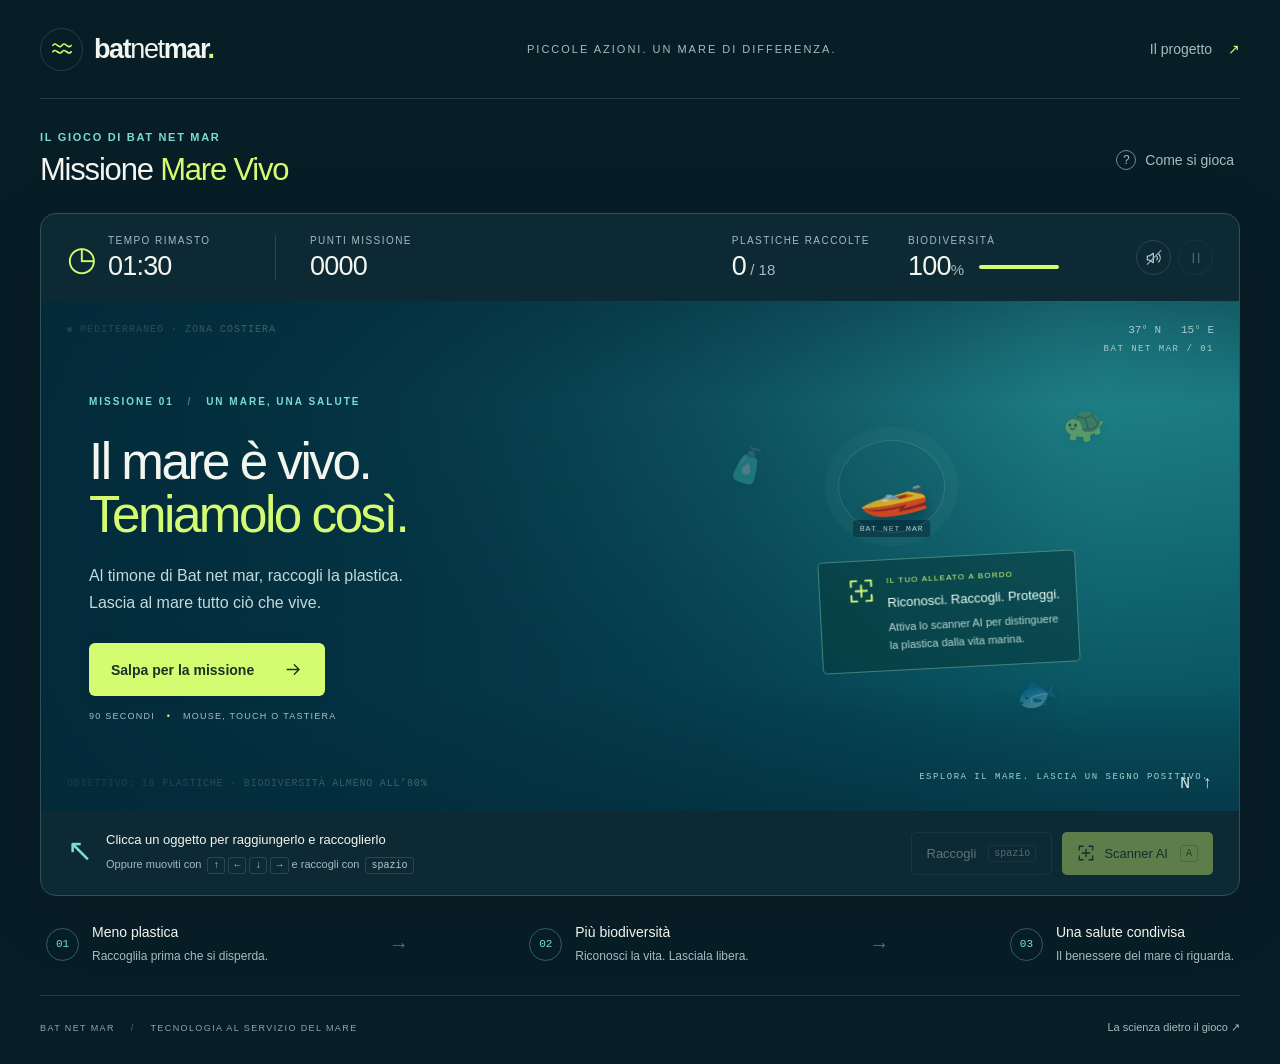
==== index.html @ 2ae52f41 "Aggiungi Missione Mare Vivo, gioco educativo di Bat net mar" ====
<!doctype html>
<html lang="it">
<head>
  <meta charset="utf-8">
  <meta name="viewport" content="width=device-width,initial-scale=1">
  <meta name="theme-color" content="#081f28">
  <meta name="description" content="Una missione di 90 secondi con Bat net mar. Raccogli la plastica, riconosci la vita marina e scopri perché la salute del mare riguarda tutti noi.">
  <title>Bat net mar — Missione Mare Vivo</title>
  <link rel="icon" type="image/svg+xml" href="data:image/svg+xml,%3Csvg xmlns='http://www.w3.org/2000/svg' viewBox='0 0 32 32'%3E%3Crect width='32' height='32' rx='9' fill='%23081f28'/%3E%3Cpath d='M6 13q5-6 10 0t10 0M6 21q5-6 10 0t10 0' fill='none' stroke='%23d5fc70' stroke-width='3'/%3E%3C/svg%3E">
  <link rel="stylesheet" href="./style.css">
  <script src="./game.js" defer></script>
</head>
<body>
  <svg class="icon-library" aria-hidden="true" xmlns="http://www.w3.org/2000/svg"><defs>
    <symbol id="i-wave" viewBox="0 0 24 24"><path d="M2 8c3-5 7 5 10 0s7 5 10 0M2 15c3-5 7 5 10 0s7 5 10 0"/></symbol>
    <symbol id="i-scan" viewBox="0 0 24 24"><path d="M8 3H3v5m13-5h5v5M3 16v5h5m13-5v5h-5M7 12h10m-5-5v10"/></symbol>
    <symbol id="i-arrow" viewBox="0 0 24 24"><path d="M4 12h15m-6-6 6 6-6 6"/></symbol>
    <symbol id="i-pause" viewBox="0 0 24 24"><path d="M8 5v14M16 5v14"/></symbol>
    <symbol id="i-sound" viewBox="0 0 24 24"><path d="m11 5-6 4H2v6h3l6 4V5Zm5 4a5 5 0 0 1 0 6m3-9a9 9 0 0 1 0 12"/></symbol>
    <symbol id="i-close" viewBox="0 0 24 24"><path d="m6 6 12 12M6 18 18 6"/></symbol>
    <symbol id="i-heart" viewBox="0 0 24 24"><path d="M20 5c-3-3-7-1-8 1-1-2-5-4-8-1s-1 7 8 14c9-7 11-11 8-14Z"/></symbol>
    <symbol id="i-check" viewBox="0 0 24 24"><path d="m5 12 4 4L19 6"/></symbol>
  </defs></svg>

  <header class="site-header">
    <a class="brand" href="./" aria-label="Bat net mar, inizio"><span class="brand-icon"><svg><use href="#i-wave"/></svg></span><span>bat<span class="brand-light">net</span>mar<span class="brand-dot">.</span></span></a>
    <span class="header-caption">PICCOLE AZIONI. UN MARE DI DIFFERENZA.</span>
    <button class="text-button" id="aboutButton">Il progetto <span aria-hidden="true">↗</span></button>
  </header>

  <main>
    <div class="mission-heading"><div><span class="eyebrow">IL GIOCO DI BAT NET MAR</span><h1>Missione <em>Mare Vivo</em></h1></div><button class="help-button" id="helpButton"><span aria-hidden="true">?</span> Come si gioca</button></div>

    <section class="game-shell" aria-label="Missione Mare Vivo">
      <div class="instrument-bar">
        <div class="timer-wrap"><span class="timer-icon" aria-hidden="true">◷</span><div><span class="instrument-label">TEMPO RIMASTO</span><strong id="timeValue">01:30</strong></div></div>
        <div class="instrument score-instrument"><span class="instrument-label">PUNTI MISSIONE</span><strong id="scoreValue">0000</strong></div>
        <div class="instrument plastic-instrument"><span class="instrument-label">PLASTICHE RACCOLTE</span><strong><span id="plasticValue">0</span><small> / 18</small></strong></div>
        <div class="instrument bio-instrument"><span class="instrument-label">BIODIVERSITÀ</span><div class="bio-line"><strong id="bioValue">100<span>%</span></strong><span class="meter"><span id="bioMeter"></span></span></div></div>
        <div class="instrument-actions"><button class="icon-button is-muted" id="soundButton" aria-label="Attiva i suoni" aria-pressed="false"><svg><use href="#i-sound"/></svg></button><button class="icon-button" id="pauseButton" aria-label="Pausa" disabled><svg><use href="#i-pause"/></svg></button></div>
      </div>

      <div class="ocean" id="ocean" tabindex="0" role="group" aria-label="Area di gioco. Usa le frecce per muovere la barca, spazio per raccogliere, A per lo scanner AI e P per la pausa.">
        <div class="ocean-shade"></div>
        <div class="sea-grid" aria-hidden="true"></div>
        <div class="map-label"><span class="live-dot"></span> <span id="zoneLabel">MEDITERRANEO · ZONA COSTIERA</span></div>
        <div class="coordinates" aria-hidden="true">37° N &nbsp; 15° E<br><span>BAT NET MAR / 01</span></div>
        <div id="itemsLayer" class="items-layer"></div>
        <div id="boat" class="boat" aria-label="Barca Bat net mar"><div class="boat-ring"></div><span class="boat-emoji" aria-hidden="true">🚤</span><span class="boat-name">BAT NET MAR</span></div>
        <div id="targetMarker" class="target-marker" hidden aria-hidden="true"></div>
        <div id="effectsLayer" class="effects-layer" aria-hidden="true"></div>
        <div class="toast" id="toast" role="status" aria-live="polite"></div>
        <div class="scan-status" id="scanStatus" hidden><svg><use href="#i-scan"/></svg> SCANNER AI ATTIVO <span>· riconoscimento simulato</span></div>

        <div class="start-screen" id="startScreen">
          <div class="start-copy"><span class="mission-number">MISSIONE 01 <span> / </span> UN MARE, UNA SALUTE</span><h2>Il mare è vivo.<br><em>Teniamolo così.</em></h2><p>Al timone di Bat net mar, raccogli la plastica.<br>Lascia al mare tutto ciò che vive.</p><button class="primary-button" id="startButton">Salpa per la missione <svg><use href="#i-arrow"/></svg></button><span class="start-meta">90 SECONDI <span>•</span> MOUSE, TOUCH O TASTIERA</span></div>
          <div class="start-callout"><span class="callout-corners" aria-hidden="true"></span><svg><use href="#i-scan"/></svg><div><span>IL TUO ALLEATO A BORDO</span><strong>Riconosci. Raccogli. Proteggi.</strong><p>Attiva lo scanner AI per distinguere<br>la plastica dalla vita marina.</p></div></div>
          <span class="start-map-note">ESPLORA IL MARE. LASCIA UN SEGNO POSITIVO.</span>
        </div>

        <div class="pause-screen overlay-screen" id="pauseScreen" hidden><div class="overlay-card"><span class="eyebrow">UN RESPIRO, POI SI RIPARTE</span><h2>Il mare ti aspetta.</h2><p>La missione è in pausa.</p><button class="primary-button" id="resumeButton">Riprendi la missione <svg><use href="#i-arrow"/></svg></button></div></div>

        <div class="result-screen overlay-screen" id="resultScreen" hidden>
          <div class="result-card"><span class="eyebrow">MISSIONE COMPLETATA</span><h2 id="resultTitle">Ogni gesto conta.</h2><p id="resultSubtitle"></p><div class="result-stats"><div><strong id="resultPlastic">0</strong><span>plastiche raccolte</span></div><div><strong id="resultBio">100%</strong><span>biodiversità</span></div><div><strong id="resultScore">0</strong><span>punti missione</span></div></div><div class="health-message"><svg><use href="#i-heart"/></svg><p><strong>Un mare, una salute.</strong><br>Rimuovere la plastica prima che si frammenti aiuta a ridurre una fonte di microplastiche. La salute del mare riguarda anche noi.</p></div><div class="result-actions"><button class="primary-button" id="restartButton">Una nuova missione <svg><use href="#i-arrow"/></svg></button><button class="text-button" id="learnButton">Porta il gioco nella realtà ↗</button></div><span class="result-note">Punteggi simbolici di gioco, non misure ambientali o sanitarie.</span></div>
        </div>
        <div class="map-bottom"><span id="gameHint">OBIETTIVO: 18 PLASTICHE · BIODIVERSITÀ ALMENO ALL’80%</span><span class="compass" aria-hidden="true">N ↑</span></div>
      </div>

      <div class="control-deck"><div class="control-tip"><span class="cursor-symbol" aria-hidden="true">↖</span><div><strong>Clicca un oggetto per raggiungerlo e raccoglierlo</strong><span>Oppure muoviti con <kbd>↑</kbd><kbd>←</kbd><kbd>↓</kbd><kbd>→</kbd> e raccogli con <kbd>spazio</kbd></span></div></div><div class="game-buttons"><button id="collectButton" class="collect-button" disabled>Raccogli <kbd>spazio</kbd></button><button id="scanButton" class="scan-button" disabled><svg><use href="#i-scan"/></svg><span id="scanButtonLabel">Scanner AI</span><kbd>A</kbd></button></div></div>
    </section>

    <section class="impact-strip" aria-label="Le tre connessioni della missione"><div><span class="impact-number">01</span><p><strong>Meno plastica</strong><span>Raccoglila prima che si disperda.</span></p></div><span class="strip-link" aria-hidden="true">→</span><div><span class="impact-number">02</span><p><strong>Più biodiversità</strong><span>Riconosci la vita. Lasciala libera.</span></p></div><span class="strip-link" aria-hidden="true">→</span><div><span class="impact-number">03</span><p><strong>Una salute condivisa</strong><span>Il benessere del mare ci riguarda.</span></p></div></section>
  </main>
  <footer><span>BAT NET MAR <span class="footer-separator">/</span> TECNOLOGIA AL SERVIZIO DEL MARE</span><button class="text-button" id="sourcesButton">La scienza dietro il gioco ↗</button></footer>

  <dialog id="infoDialog" aria-labelledby="dialogTitle"><button class="dialog-close icon-button" id="closeDialog" aria-label="Chiudi"><svg><use href="#i-close"/></svg></button><div id="dialogContent"></div></dialog>
</body>
</html>
---- style.css ----
:root{color-scheme:dark;--bg:#081e27;--panel:#0d2933;--text:#f3f6ef;--muted:#a5bbc0;--lime:#d5fc70;--aqua:#79ddd0;--line:rgba(191,224,225,.16);font-family:Arial,Helvetica,sans-serif;font-size:16px}
*{box-sizing:border-box}body{margin:0;background:var(--bg);color:var(--text)}button,a{-webkit-tap-highlight-color:transparent}button{font:inherit;color:inherit;cursor:pointer}button:disabled{cursor:default;opacity:.4}button:focus-visible,a:focus-visible{outline:3px solid var(--lime);outline-offset:5px}button{touch-action:manipulation}button svg,svg{width:22px;height:22px;fill:none;stroke:currentColor;stroke-width:1.7;stroke-linecap:round;stroke-linejoin:round}button{border:0}button:hover:not(:disabled){filter:brightness(1.12)}[hidden]{display:none!important}.icon-library{position:absolute;width:0;height:0;overflow:hidden}.site-header,main,footer{width:min(1320px,calc(100% - 80px));margin:auto}.site-header{height:99px;display:flex;align-items:center;justify-content:space-between;border-bottom:1px solid var(--line)}.brand{display:flex;align-items:center;gap:11px;font-size:27px;font-weight:800;letter-spacing:-1.4px;color:var(--text);text-decoration:none}.brand-light{font-weight:400}.brand-dot{color:var(--lime)}.brand-icon{color:var(--lime);border:1px solid var(--line);width:43px;height:43px;display:grid;place-items:center;border-radius:50%}.brand-icon svg{width:28px}.header-caption{font-size:11px;letter-spacing:2px;color:var(--muted)}.text-button{background:none;padding:8px 0;color:var(--muted);font-size:14px}.text-button span{margin-left:12px;color:var(--lime)}.mission-heading{display:flex;align-items:center;justify-content:space-between;padding:32px 0 25px}.eyebrow{display:block;font-size:11px;letter-spacing:1.7px;color:var(--aqua);font-weight:600}h1{font-size:31px;font-weight:500;letter-spacing:-1.2px;margin:9px 0 0}h1 em{font-style:normal;color:var(--lime)}.help-button{background:none;color:var(--muted);display:flex;gap:9px;align-items:center;font-size:14px}.help-button>span{border:1px solid #718d94;border-radius:50%;width:20px;height:20px;display:grid;place-items:center;font-size:12px}.game-shell{border:1px solid #31505a;border-radius:16px;overflow:hidden;background:var(--panel);box-shadow:0 16px 70px #0002}.instrument-bar{height:87px;display:flex;align-items:center;padding:0 26px;gap:38px}.timer-wrap{display:flex;gap:11px;align-items:center;min-width:170px}.timer-icon{font-size:34px;color:var(--lime);line-height:1}.instrument-label{display:block;font-size:10px;letter-spacing:1.45px;color:var(--muted);margin-bottom:7px;white-space:nowrap}.instrument strong,.timer-wrap strong{font-size:27px;font-weight:500;letter-spacing:-.8px;font-variant-numeric:tabular-nums;line-height:1}.instrument small,.bio-line strong span{font-size:15px;color:var(--muted);letter-spacing:0}.score-instrument{border-left:1px solid var(--line);padding-left:34px}.plastic-instrument{margin-left:auto}.bio-instrument{min-width:190px}.bio-line{display:flex;align-items:center;gap:15px}.meter{height:4px;background:#28464d;border-radius:8px;width:80px;overflow:hidden}.meter>span{display:block;width:100%;height:100%;background:var(--lime);transition:width .4s}.instrument-actions{display:flex;gap:7px}.icon-button{display:grid;place-items:center;background:transparent;border:1px solid var(--line);width:35px;height:35px;border-radius:50%;color:#c1d2d5;flex-shrink:0}.icon-button svg{width:16px;height:16px}.is-muted{position:relative}.is-muted:after{content:'';position:absolute;width:20px;height:1px;background:var(--muted);transform:rotate(-45deg)}
.ocean{height:510px;position:relative;isolation:isolate;overflow:hidden;background-color:#075361;background-image:radial-gradient(ellipse at 85% 0%,#258f93,transparent 60%);background-size:cover;background-position:center;outline:none;touch-action:pan-y}.ocean.has-art{background-image:url('./assets/ocean.png')}.ocean-shade{position:absolute;inset:0;z-index:-1;background:linear-gradient(90deg,#032d42a1,#00394c0a 85%),linear-gradient(0deg,#042c3ba3,transparent 25%,transparent 80%,#042c3b70)}.sea-grid{position:absolute;inset:0;z-index:-1;opacity:.16;background-image:linear-gradient(#c6ffff1a 1px,transparent 1px),linear-gradient(90deg,#c6ffff1a 1px,transparent 1px);background-size:80px 80px;mask-image:linear-gradient(90deg,black,transparent)}.map-label{position:absolute;left:26px;top:23px;display:flex;align-items:center;gap:8px;font:10px ui-monospace,SFMono-Regular,Consolas,monospace;letter-spacing:1px;color:#dbede9;z-index:4;pointer-events:none}.live-dot{width:5px;height:5px;background:var(--lime);border-radius:50%}.coordinates{position:absolute;top:21px;right:25px;text-align:right;font:11px/1.6 ui-monospace,monospace;color:#e2f3edb3;pointer-events:none}.coordinates span{font-size:9px;letter-spacing:1.5px}.map-bottom{position:absolute;bottom:18px;left:26px;right:26px;display:flex;justify-content:space-between;align-items:center;pointer-events:none;font:10px ui-monospace,monospace;letter-spacing:.8px;color:#dcf4ecb0}.compass{font-size:17px;color:#d6e8e3}.start-screen{position:absolute;inset:0;z-index:10;background:linear-gradient(90deg,#032938e6,transparent 89%);display:flex;align-items:center;padding:35px 48px;pointer-events:none}.start-copy{pointer-events:auto;max-width:530px}.mission-number{color:var(--aqua);font-size:10px;font-weight:600;letter-spacing:2px}.mission-number>span{padding:0 9px;opacity:.5}.start-copy h2{font-size:clamp(38px,4vw,59px);line-height:1.05;letter-spacing:-2.5px;font-weight:500;margin:26px 0 20px}.start-copy h2 em{font-style:normal;color:var(--lime)}.start-copy p{font-size:16px;line-height:1.7;color:#c3dadd;margin:0 0 27px}.primary-button{background:var(--lime);color:#173326;display:inline-flex;align-items:center;justify-content:center;gap:30px;font-size:14px;font-weight:600;padding:17px 22px;border-radius:6px;min-height:49px;box-shadow:0 3px 15px #0001}.primary-button svg{width:19px;height:19px}.start-meta{display:block;font-size:9px;letter-spacing:1.25px;margin-top:15px;color:#a4bfc7}.start-meta>span{padding:0 8px;color:var(--lime)}.start-callout{position:absolute;left:65%;top:50%;display:flex;gap:12px;padding:16px;color:#edfff5;transform:rotate(-3deg);background:#06393c90;border:1px solid #9de2c966;border-radius:5px;backdrop-filter:blur(8px)}.start-callout>svg{color:var(--lime);width:27px;height:27px}.start-callout span{font-size:8px;letter-spacing:1.2px;color:var(--lime);display:block;margin-bottom:8px}.start-callout strong{font-size:13px;font-weight:500}.start-callout p{font-size:11px;line-height:1.6;margin:8px 0 0;color:#b7d6d1}.start-map-note{position:absolute;right:30px;bottom:29px;font:9px ui-monospace,monospace;letter-spacing:1.5px;color:#a5d1ce}.boat{position:absolute;left:70%;top:40%;z-index:3;transform:translate(-50%,-50%);pointer-events:none}.boat-emoji{display:block;font-size:57px;filter:drop-shadow(0 8px 6px #002a4266);transform:rotate(-18deg)}.boat-ring{position:absolute;inset:-13px -15px 4px;border:1px solid #b6edcd33;border-radius:50%;box-shadow:0 0 0 13px #b6edcd0b}.boat-name{display:block;font:8px ui-monospace,monospace;letter-spacing:1px;background:#063545ce;border-radius:3px;padding:4px 7px;white-space:nowrap;text-align:center;color:#d6eee9}.items-layer,.effects-layer{position:absolute;inset:0;pointer-events:none}.sea-item{position:absolute;transform:translate(-50%,-50%);width:61px;height:61px;padding:0;display:grid;place-items:center;pointer-events:auto;background:transparent;border-radius:50%;font-size:34px;filter:drop-shadow(0 4px 5px #003a4755);transition:box-shadow .2s;line-height:1}.sea-item:hover{background:#ffffff16;box-shadow:0 0 0 1px #ffffff50}.sea-item:focus-visible{outline-offset:1px}.item-symbol{display:block;transform:rotate(var(--tilt));pointer-events:none;animation:bob 3s ease-in-out infinite;animation-delay:var(--delay)}.item-label{position:absolute;top:59px;left:50%;transform:translateX(-50%);white-space:nowrap;font-size:10px;font-weight:600;letter-spacing:.4px;background:#0d2933ee;color:var(--lime);padding:5px 7px;border:1px solid #d5fc7070;border-radius:3px;pointer-events:none;display:none}.scanning .sea-item{outline:1px solid #d5fc70a0;border-radius:6px;background:#d5fc700b}.scanning .sea-item.life{outline-color:#72e5ec}.scanning .life .item-label{color:#a8f6ed;border-color:#72e5ec66}.scanning .item-label{display:block}.sea-item.expiring:after{content:'';width:5px;height:5px;background:#ffb777;border-radius:50%;position:absolute;bottom:4px;right:5px}.target-marker{position:absolute;transform:translate(-50%,-50%);width:70px;height:70px;border:1px dashed var(--lime);border-radius:50%;pointer-events:none;animation:target 6s linear infinite}.floating-text{position:absolute;transform:translate(-50%,-50%);color:var(--lime);font-size:22px;font-weight:600;animation:float-up 1.1s ease-out forwards;z-index:6;text-shadow:0 2px 8px #00252c}.floating-text.bad{color:#ffb898}.toast{position:absolute;bottom:52px;left:50%;max-width:calc(100% - 32px);text-align:center;transform:translate(-50%,8px);border:1px solid #accbca44;border-radius:6px;padding:10px 16px;background:#062834ee;color:#e6f6ee;font-size:13px;z-index:8;opacity:0;transition:opacity .2s,transform .2s;pointer-events:none}.toast.visible{opacity:1;transform:translate(-50%,0)}.scan-status{position:absolute;top:19px;left:50%;transform:translateX(-50%);display:flex;align-items:center;gap:6px;font-size:10px;letter-spacing:.7px;color:var(--lime);white-space:nowrap;z-index:5}.scan-status svg{width:16px;height:16px}.scan-status span{color:#ddf2e9;font-size:9px;letter-spacing:0}.ocean.scanning:after{content:'';position:absolute;inset:0;pointer-events:none;z-index:-1;background:linear-gradient(transparent 49%,#c6ff9833 50%,transparent 51%);background-size:100% 200%;animation:scan 3s linear infinite}.control-deck{display:flex;align-items:center;justify-content:space-between;padding:20px 26px;gap:15px;min-height:84px}.control-tip{display:flex;align-items:center;gap:13px}.cursor-symbol{font-size:31px;color:var(--aqua);align-self:flex-start}.control-tip strong{display:block;font-size:13px;font-weight:500;margin-bottom:7px}.control-tip>div>span{font-size:11px;color:var(--muted)}kbd{font:10px ui-monospace,monospace;padding:2px 5px;display:inline-block;border:1px solid #8ab0b038;border-radius:3px;min-width:18px;text-align:center;color:#b8ccca;margin-left:3px}.game-buttons{display:flex;gap:10px}.scan-button,.collect-button{min-height:43px;padding:10px 15px;border-radius:5px;font-size:13px;display:flex;align-items:center;justify-content:center;gap:9px;white-space:nowrap}.scan-button{background:var(--lime);color:#19332a}.scan-button svg{width:18px;height:18px}.scan-button kbd{border-color:#385c3250;color:#385c32}.collect-button{background:none;border:1px solid var(--line);color:#d3e2df}.impact-strip{display:flex;align-items:center;justify-content:space-between;padding:28px 6px 31px;gap:25px}.impact-strip>div{display:flex;gap:13px;align-items:center}.impact-number{font:11px ui-monospace,monospace;display:grid;place-items:center;width:33px;height:33px;border:1px solid #395b5d;border-radius:50%;color:var(--aqua)}.impact-strip p{margin:0}.impact-strip strong{display:block;font-weight:500;font-size:14px;margin-bottom:6px}.impact-strip p>span{color:var(--muted);font-size:12px}.strip-link{color:#4b7579;font-size:20px}footer{border-top:1px solid var(--line);padding:17px 0 22px;display:flex;justify-content:space-between;align-items:center}footer>span{font-size:9px;letter-spacing:1.4px;color:#8ca7ae}.footer-separator{padding:0 12px;color:#506a70}footer .text-button{font-size:11px}.overlay-screen{position:absolute;inset:0;z-index:20;display:flex;justify-content:center;align-items:center;background:#032531c9;backdrop-filter:blur(12px);padding:22px}.overlay-card{text-align:center}.overlay-card h2{font-size:38px;letter-spacing:-1.5px;font-weight:500;margin:20px 0 12px}.overlay-card p{color:var(--muted);margin-bottom:26px}.result-card{max-width:660px;text-align:center}.result-card h2{font-size:36px;font-weight:500;letter-spacing:-1px;margin:13px 0 9px;color:var(--lime)}.result-card>p{font-size:14px;line-height:1.5;color:#c9dedd;margin:0}.result-stats{display:flex;justify-content:center;gap:50px;margin:25px 0}.result-stats strong{display:block;font-size:34px;font-weight:500;letter-spacing:-1px}.result-stats span{display:block;font-size:11px;color:var(--muted);margin-top:6px}.health-message{display:flex;align-items:center;gap:15px;text-align:left;background:#92ccbb0a;border:1px solid var(--line);border-radius:8px;padding:13px 17px;max-width:535px;margin:auto}.health-message svg{flex-shrink:0;color:var(--aqua);width:27px;height:27px}.health-message p{font-size:12px;color:#b6cccb;line-height:1.6;margin:0}.health-message strong{color:var(--text);font-weight:500}.result-actions{display:flex;justify-content:center;gap:22px;align-items:center;margin-top:22px}.result-actions .primary-button{padding:14px 17px;gap:14px}.result-actions .text-button{font-size:12px}.result-note{display:block;font-size:9px;color:#9cbbb9;margin-top:15px}dialog{border:1px solid #43656c;background:#0d2a34;color:var(--text);border-radius:16px;padding:35px;width:min(540px,calc(100% - 30px));max-height:85vh;box-shadow:0 20px 100px #0006}dialog::backdrop{background:#00161dcc;backdrop-filter:blur(6px)}.dialog-close{position:absolute;right:15px;top:15px}dialog h2{font-size:29px;letter-spacing:-1px;font-weight:500;margin:15px 35px 23px 0}dialog h3{font-size:16px;font-weight:600;color:var(--lime);margin:23px 0 8px}dialog p,dialog li{font-size:15px;line-height:1.7;color:#c0d6d7}dialog ul{padding-left:20px}dialog a{color:var(--aqua)}.dialog-note{border-top:1px solid var(--line);padding-top:16px;font-size:13px!important}.help-steps{display:grid;gap:17px}.help-step{display:flex;gap:14px}.help-step>span{font-size:25px;min-width:30px}.help-step p{margin:0;font-size:14px}.help-step strong{color:var(--text)}.dialog-play{margin-top:25px}.urgent #timeValue{color:#ffc1a0}
@keyframes bob{50%{translate:0 -4px;rotate:4deg}}@keyframes target{to{rotate:360deg}}@keyframes float-up{to{translate:0 -45px;opacity:0}}@keyframes scan{from{background-position:0 100%}to{background-position:0 -100%}}
@media(min-width:1500px){.ocean{height:560px}.start-copy h2{font-size:64px}}
@media(max-width:1100px){.site-header,main,footer{width:calc(100% - 40px)}.instrument-bar{gap:23px;padding:0 20px}.timer-wrap{min-width:130px}.score-instrument{padding-left:22px}.bio-instrument{min-width:145px}.meter{width:45px}.instrument-label{font-size:9px}.start-callout{left:auto;right:30px}.start-copy h2{font-size:48px}.control-tip strong{font-size:12px}.control-deck{padding:18px}.control-tip>div>span{font-size:10px}.impact-strip{gap:12px}.impact-strip p>span{font-size:11px}.strip-link{display:none}.header-caption{font-size:9px}.scan-status span{display:none}}
@media(max-width:760px){.site-header,main,footer{width:calc(100% - 28px)}.site-header{height:74px}.brand{font-size:25px}.brand-icon{width:36px;height:36px}.header-caption{display:none}.mission-heading{padding:24px 0 18px}.eyebrow{font-size:9px}h1{font-size:26px}.help-button{font-size:12px;gap:6px}.help-button>span{width:18px;height:18px}.game-shell{border-radius:12px}.instrument-bar{height:77px;padding:0 14px;gap:16px}.timer-wrap{min-width:auto;gap:7px}.timer-icon{font-size:26px}.instrument-label{font-size:8px;letter-spacing:.65px}.instrument strong,.timer-wrap strong{font-size:23px}.score-instrument{padding-left:14px}.bio-instrument{min-width:auto}.bio-line{gap:8px}.meter{width:30px}.instrument-actions{gap:5px}.instrument-actions .icon-button{width:29px;height:29px}.plastic-instrument{display:none}.ocean{height:535px;background-position:65% center}.map-label{top:17px;left:16px;font-size:8px}.coordinates{right:16px;font-size:9px}.coordinates span{font-size:8px}.start-screen{padding:24px;align-items:flex-start;padding-top:87px;background:linear-gradient(90deg,#032938ed,#03293822)}.start-copy h2{font-size:48px;letter-spacing:-2px}.start-copy p{font-size:15px}.start-callout{left:24px;right:auto;top:auto;bottom:57px;transform:none;border:0;padding:0;background:none;backdrop-filter:none}.start-callout p{display:none}.start-callout>svg{width:25px;height:25px}.start-callout strong{font-size:12px}.start-map-note{display:none}.boat{left:82%;top:73%}.boat-emoji{font-size:45px}.map-bottom{bottom:16px;left:16px;right:16px;font-size:8px;letter-spacing:.3px}.control-deck{flex-direction:column;align-items:stretch;padding:15px;gap:15px}.control-tip{justify-content:center}.control-tip strong{font-size:12px}.control-tip>div>span{font-size:10px}.cursor-symbol{font-size:25px}.game-buttons{display:grid;grid-template-columns:1fr 1.2fr}.collect-button,.scan-button{min-height:46px}.impact-strip{align-items:flex-start;gap:15px;padding:23px 2px}.impact-strip>div{gap:8px;flex-direction:column;align-items:flex-start;flex:1}.impact-number{width:26px;height:26px;font-size:9px}.impact-strip strong{font-size:12px;line-height:1.4}.impact-strip p>span{display:block;font-size:11px;line-height:1.5}.footer-separator{padding:0 5px}footer{gap:15px;align-items:flex-start}footer>span{font-size:8px;line-height:1.8;max-width:180px;letter-spacing:.8px}footer .text-button{font-size:10px;padding-top:0}.sea-item{width:55px;height:55px;font-size:32px}.item-label{top:51px;font-size:9px;padding:4px}.scan-status{top:43px;font-size:9px}.result-stats{gap:26px;margin:22px 0}.result-stats strong{font-size:28px}.result-stats span{font-size:10px}.result-card h2{font-size:30px}.result-card>p{font-size:12px}.result-actions{flex-direction:column;gap:8px;margin-top:17px}.result-note{font-size:8px}.health-message{padding:12px;gap:10px}.health-message p{font-size:11px}.toast{bottom:47px;width:max-content;font-size:12px}.overlay-screen{padding:20px}.overlay-card h2{font-size:31px}}
@media(max-width:390px){.instrument-bar{gap:12px}.timer-icon{display:none}.instrument-actions #soundButton{display:none}.bio-line .meter{display:none}.instrument-actions{margin-left:auto}.start-copy h2{font-size:42px}.mission-number{font-size:9px}.start-meta{font-size:8px}.mission-heading .help-button{font-size:0}.help-button>span{font-size:12px}}
@media(prefers-reduced-motion:reduce){*,*:before,*:after{animation:none!important;transition:none!important}}

@media(max-width:480px){.timer-icon{display:none}.instrument-actions #soundButton{display:none}.bio-line .meter{display:none}.instrument-bar{gap:12px}.instrument-actions{margin-left:auto}.control-tip strong{font-size:13px;line-height:1.4}.start-copy h2{font-size:42px}.start-screen{padding-top:76px}.start-callout{bottom:40px}.map-label{max-width:62%;line-height:1.5}.coordinates{font-size:8px}.scan-status{top:49px}.start-meta{font-size:8px}.result-stats{gap:20px}.instrument-label{letter-spacing:.5px}}
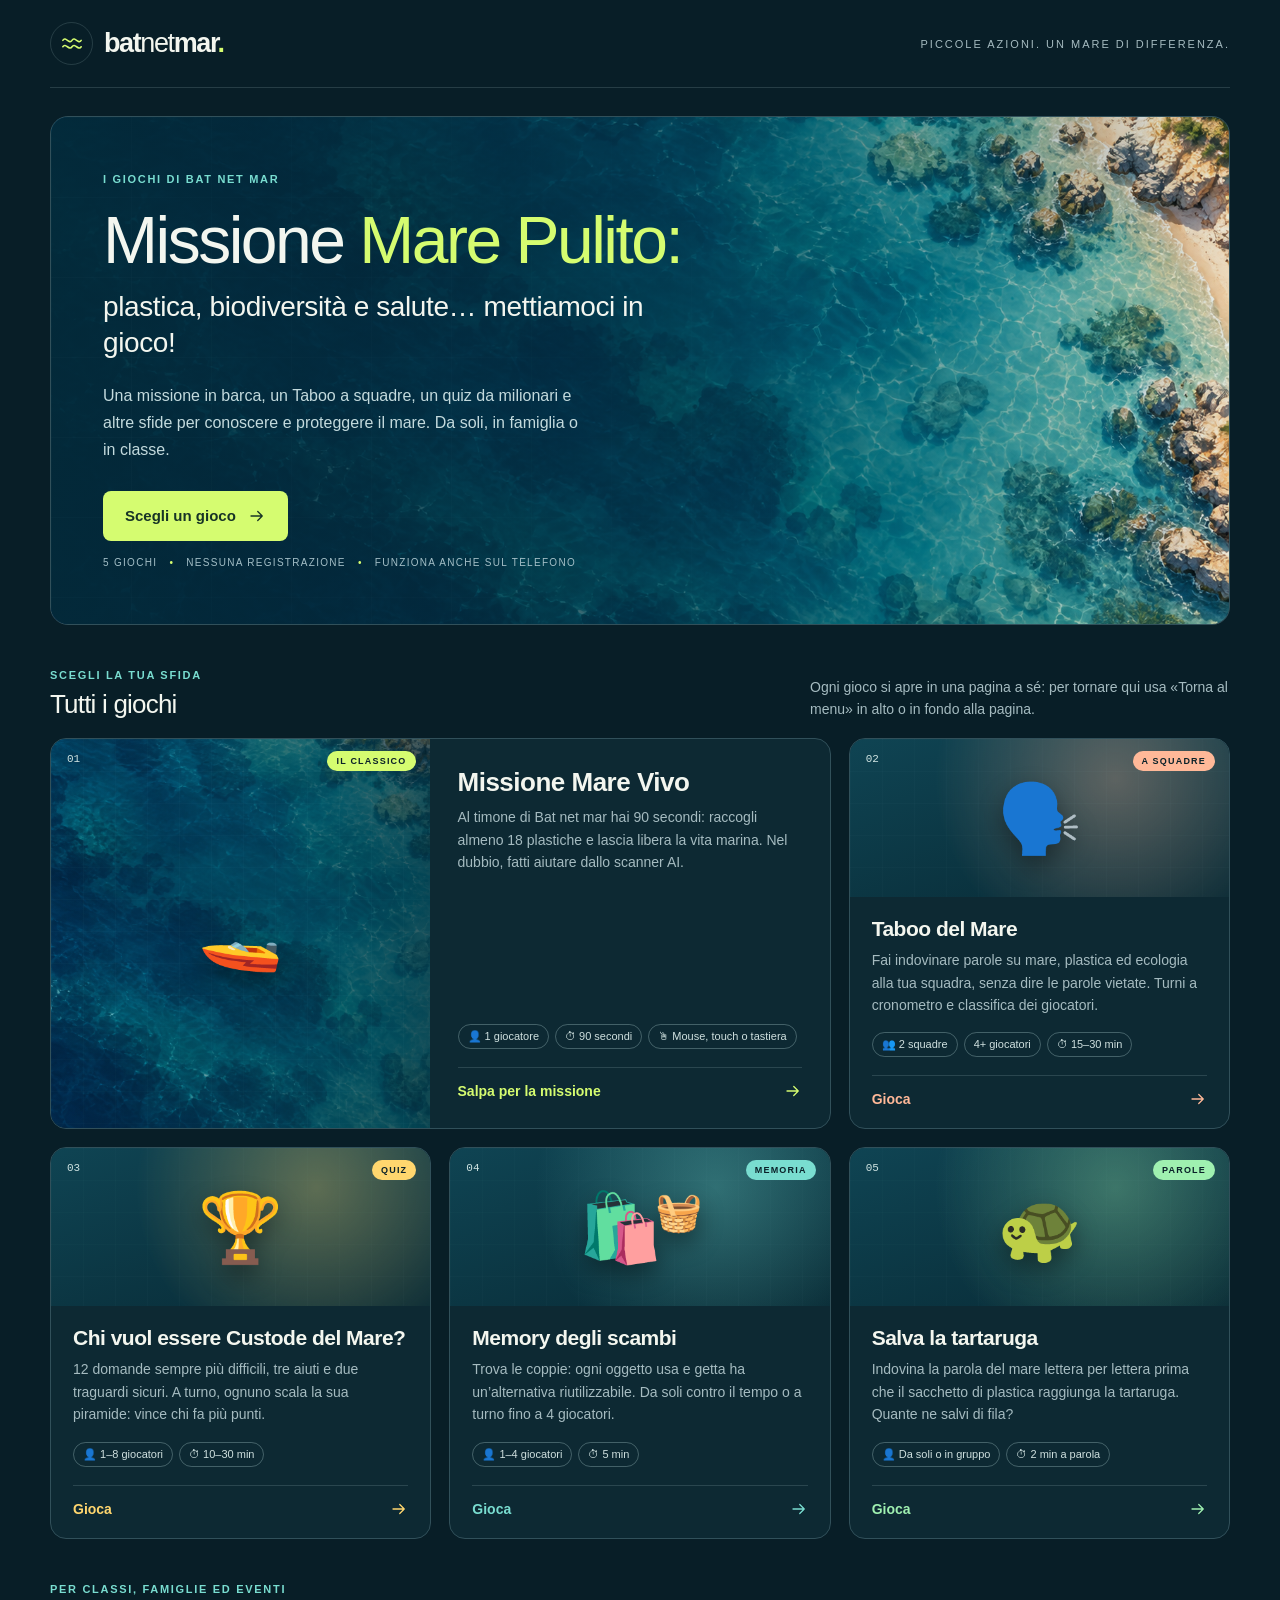
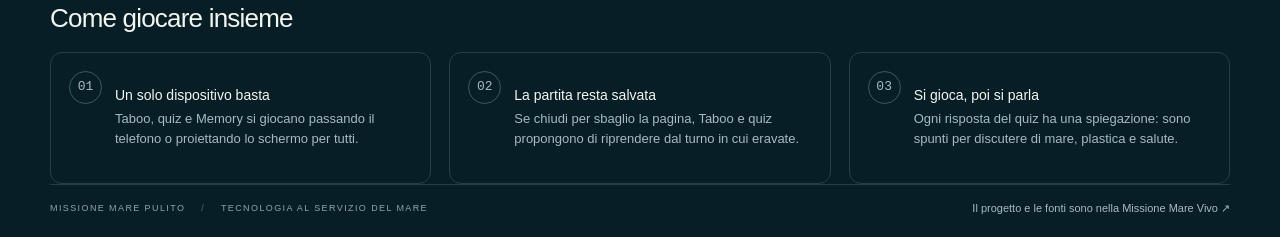
==== commit 9d04f08f: "Sostituisci il sito con Missione Mare Pulito e i cinque giochi aggiornati" ====
--- a/index.html
+++ b/index.html
@@ -4,75 +4,105 @@
   <meta charset="utf-8">
   <meta name="viewport" content="width=device-width,initial-scale=1">
   <meta name="theme-color" content="#081f28">
-  <meta name="description" content="Una missione di 90 secondi con Bat net mar. Raccogli la plastica, riconosci la vita marina e scopri perché la salute del mare riguarda tutti noi.">
-  <title>Bat net mar — Missione Mare Vivo</title>
+  <meta name="description" content="Missione Mare Pulito: plastica, biodiversità e salute… mettiamoci in gioco! I giochi di Bat net mar: Missione Mare Vivo, Taboo del Mare, il quiz Chi vuol essere Custode del Mare?, il Memory degli scambi e Salva la tartaruga.">
+  <title>Missione Mare Pulito: plastica, biodiversità e salute… mettiamoci in gioco!</title>
   <link rel="icon" type="image/svg+xml" href="data:image/svg+xml,%3Csvg xmlns='http://www.w3.org/2000/svg' viewBox='0 0 32 32'%3E%3Crect width='32' height='32' rx='9' fill='%23081f28'/%3E%3Cpath d='M6 13q5-6 10 0t10 0M6 21q5-6 10 0t10 0' fill='none' stroke='%23d5fc70' stroke-width='3'/%3E%3C/svg%3E">
-  <link rel="stylesheet" href="./style.css">
-  <script src="./game.js" defer></script>
+  <link rel="stylesheet" href="./giochi/giochi.css">
 </head>
 <body>
   <svg class="icon-library" aria-hidden="true" xmlns="http://www.w3.org/2000/svg"><defs>
     <symbol id="i-wave" viewBox="0 0 24 24"><path d="M2 8c3-5 7 5 10 0s7 5 10 0M2 15c3-5 7 5 10 0s7 5 10 0"/></symbol>
-    <symbol id="i-scan" viewBox="0 0 24 24"><path d="M8 3H3v5m13-5h5v5M3 16v5h5m13-5v5h-5M7 12h10m-5-5v10"/></symbol>
     <symbol id="i-arrow" viewBox="0 0 24 24"><path d="M4 12h15m-6-6 6 6-6 6"/></symbol>
-    <symbol id="i-pause" viewBox="0 0 24 24"><path d="M8 5v14M16 5v14"/></symbol>
-    <symbol id="i-sound" viewBox="0 0 24 24"><path d="m11 5-6 4H2v6h3l6 4V5Zm5 4a5 5 0 0 1 0 6m3-9a9 9 0 0 1 0 12"/></symbol>
-    <symbol id="i-close" viewBox="0 0 24 24"><path d="m6 6 12 12M6 18 18 6"/></symbol>
-    <symbol id="i-heart" viewBox="0 0 24 24"><path d="M20 5c-3-3-7-1-8 1-1-2-5-4-8-1s-1 7 8 14c9-7 11-11 8-14Z"/></symbol>
-    <symbol id="i-check" viewBox="0 0 24 24"><path d="m5 12 4 4L19 6"/></symbol>
   </defs></svg>
 
-  <header class="site-header">
-    <a class="brand" href="./" aria-label="Bat net mar, inizio"><span class="brand-icon"><svg><use href="#i-wave"/></svg></span><span>bat<span class="brand-light">net</span>mar<span class="brand-dot">.</span></span></a>
+  <header class="site-header wrap">
+    <a class="brand" href="./index.html" aria-label="Missione Mare Pulito, menu dei giochi"><span class="brand-icon"><svg><use href="#i-wave"/></svg></span><span>bat<span class="brand-light">net</span>mar<span class="brand-dot">.</span></span></a>
     <span class="header-caption">PICCOLE AZIONI. UN MARE DI DIFFERENZA.</span>
-    <button class="text-button" id="aboutButton">Il progetto <span aria-hidden="true">↗</span></button>
   </header>
 
-  <main>
-    <div class="mission-heading"><div><span class="eyebrow">IL GIOCO DI BAT NET MAR</span><h1>Missione <em>Mare Vivo</em></h1></div><button class="help-button" id="helpButton"><span aria-hidden="true">?</span> Come si gioca</button></div>
-
-    <section class="game-shell" aria-label="Missione Mare Vivo">
-      <div class="instrument-bar">
-        <div class="timer-wrap"><span class="timer-icon" aria-hidden="true">◷</span><div><span class="instrument-label">TEMPO RIMASTO</span><strong id="timeValue">01:30</strong></div></div>
-        <div class="instrument score-instrument"><span class="instrument-label">PUNTI MISSIONE</span><strong id="scoreValue">0000</strong></div>
-        <div class="instrument plastic-instrument"><span class="instrument-label">PLASTICHE RACCOLTE</span><strong><span id="plasticValue">0</span><small> / 18</small></strong></div>
-        <div class="instrument bio-instrument"><span class="instrument-label">BIODIVERSITÀ</span><div class="bio-line"><strong id="bioValue">100<span>%</span></strong><span class="meter"><span id="bioMeter"></span></span></div></div>
-        <div class="instrument-actions"><button class="icon-button is-muted" id="soundButton" aria-label="Attiva i suoni" aria-pressed="false"><svg><use href="#i-sound"/></svg></button><button class="icon-button" id="pauseButton" aria-label="Pausa" disabled><svg><use href="#i-pause"/></svg></button></div>
+  <main class="wrap">
+    <section class="hub-hero" id="hero">
+      <div>
+        <span class="eyebrow">I GIOCHI DI BAT NET MAR</span>
+        <h1>Missione <em>Mare Pulito:</em><span class="hero-sub">plastica, biodiversità e salute… mettiamoci in gioco!</span></h1>
+        <p>Una missione in barca, un Taboo a squadre, un quiz da milionari e altre sfide per conoscere e proteggere il mare. Da soli, in famiglia o in classe.</p>
+        <a class="btn btn-primary" href="#giochi">Scegli un gioco <svg><use href="#i-arrow"/></svg></a>
+        <span class="hero-meta">5 GIOCHI <span>•</span> NESSUNA REGISTRAZIONE <span>•</span> FUNZIONA ANCHE SUL TELEFONO</span>
       </div>
-
-      <div class="ocean" id="ocean" tabindex="0" role="group" aria-label="Area di gioco. Usa le frecce per muovere la barca, spazio per raccogliere, A per lo scanner AI e P per la pausa.">
-        <div class="ocean-shade"></div>
-        <div class="sea-grid" aria-hidden="true"></div>
-        <div class="map-label"><span class="live-dot"></span> <span id="zoneLabel">MEDITERRANEO · ZONA COSTIERA</span></div>
-        <div class="coordinates" aria-hidden="true">37° N &nbsp; 15° E<br><span>BAT NET MAR / 01</span></div>
-        <div id="itemsLayer" class="items-layer"></div>
-        <div id="boat" class="boat" aria-label="Barca Bat net mar"><div class="boat-ring"></div><span class="boat-emoji" aria-hidden="true">🚤</span><span class="boat-name">BAT NET MAR</span></div>
-        <div id="targetMarker" class="target-marker" hidden aria-hidden="true"></div>
-        <div id="effectsLayer" class="effects-layer" aria-hidden="true"></div>
-        <div class="toast" id="toast" role="status" aria-live="polite"></div>
-        <div class="scan-status" id="scanStatus" hidden><svg><use href="#i-scan"/></svg> SCANNER AI ATTIVO <span>· riconoscimento simulato</span></div>
-
-        <div class="start-screen" id="startScreen">
-          <div class="start-copy"><span class="mission-number">MISSIONE 01 <span> / </span> UN MARE, UNA SALUTE</span><h2>Il mare è vivo.<br><em>Teniamolo così.</em></h2><p>Al timone di Bat net mar, raccogli la plastica.<br>Lascia al mare tutto ciò che vive.</p><button class="primary-button" id="startButton">Salpa per la missione <svg><use href="#i-arrow"/></svg></button><span class="start-meta">90 SECONDI <span>•</span> MOUSE, TOUCH O TASTIERA</span></div>
-          <div class="start-callout"><span class="callout-corners" aria-hidden="true"></span><svg><use href="#i-scan"/></svg><div><span>IL TUO ALLEATO A BORDO</span><strong>Riconosci. Raccogli. Proteggi.</strong><p>Attiva lo scanner AI per distinguere<br>la plastica dalla vita marina.</p></div></div>
-          <span class="start-map-note">ESPLORA IL MARE. LASCIA UN SEGNO POSITIVO.</span>
-        </div>
-
-        <div class="pause-screen overlay-screen" id="pauseScreen" hidden><div class="overlay-card"><span class="eyebrow">UN RESPIRO, POI SI RIPARTE</span><h2>Il mare ti aspetta.</h2><p>La missione è in pausa.</p><button class="primary-button" id="resumeButton">Riprendi la missione <svg><use href="#i-arrow"/></svg></button></div></div>
-
-        <div class="result-screen overlay-screen" id="resultScreen" hidden>
-          <div class="result-card"><span class="eyebrow">MISSIONE COMPLETATA</span><h2 id="resultTitle">Ogni gesto conta.</h2><p id="resultSubtitle"></p><div class="result-stats"><div><strong id="resultPlastic">0</strong><span>plastiche raccolte</span></div><div><strong id="resultBio">100%</strong><span>biodiversità</span></div><div><strong id="resultScore">0</strong><span>punti missione</span></div></div><div class="health-message"><svg><use href="#i-heart"/></svg><p><strong>Un mare, una salute.</strong><br>Rimuovere la plastica prima che si frammenti aiuta a ridurre una fonte di microplastiche. La salute del mare riguarda anche noi.</p></div><div class="result-actions"><button class="primary-button" id="restartButton">Una nuova missione <svg><use href="#i-arrow"/></svg></button><button class="text-button" id="learnButton">Porta il gioco nella realtà ↗</button></div><span class="result-note">Punteggi simbolici di gioco, non misure ambientali o sanitarie.</span></div>
-        </div>
-        <div class="map-bottom"><span id="gameHint">OBIETTIVO: 18 PLASTICHE · BIODIVERSITÀ ALMENO ALL’80%</span><span class="compass" aria-hidden="true">N ↑</span></div>
-      </div>
-
-      <div class="control-deck"><div class="control-tip"><span class="cursor-symbol" aria-hidden="true">↖</span><div><strong>Clicca un oggetto per raggiungerlo e raccoglierlo</strong><span>Oppure muoviti con <kbd>↑</kbd><kbd>←</kbd><kbd>↓</kbd><kbd>→</kbd> e raccogli con <kbd>spazio</kbd></span></div></div><div class="game-buttons"><button id="collectButton" class="collect-button" disabled>Raccogli <kbd>spazio</kbd></button><button id="scanButton" class="scan-button" disabled><svg><use href="#i-scan"/></svg><span id="scanButtonLabel">Scanner AI</span><kbd>A</kbd></button></div></div>
     </section>
 
-    <section class="impact-strip" aria-label="Le tre connessioni della missione"><div><span class="impact-number">01</span><p><strong>Meno plastica</strong><span>Raccoglila prima che si disperda.</span></p></div><span class="strip-link" aria-hidden="true">→</span><div><span class="impact-number">02</span><p><strong>Più biodiversità</strong><span>Riconosci la vita. Lasciala libera.</span></p></div><span class="strip-link" aria-hidden="true">→</span><div><span class="impact-number">03</span><p><strong>Una salute condivisa</strong><span>Il benessere del mare ci riguarda.</span></p></div></section>
+    <div class="section-head" id="giochi">
+      <div><span class="eyebrow">SCEGLI LA TUA SFIDA</span><h2>Tutti i giochi</h2></div>
+      <p>Ogni gioco si apre in una pagina a sé: per tornare qui usa «Torna al menu» in alto o in fondo alla pagina.</p>
+    </div>
+
+    <div class="game-grid">
+      <a class="game-card featured" href="./mare-vivo.html" style="--accent:var(--lime)">
+        <div class="card-art"><span class="card-num">01</span><span class="card-badge">IL CLASSICO</span><span class="card-emoji" aria-hidden="true">🚤</span></div>
+        <div class="card-body">
+          <h3>Missione Mare Vivo</h3>
+          <p>Al timone di Bat net mar hai 90 secondi: raccogli almeno 18 plastiche e lascia libera la vita marina. Nel dubbio, fatti aiutare dallo scanner AI.</p>
+          <div class="card-meta"><span class="chip">👤 1 giocatore</span><span class="chip">⏱ 90 secondi</span><span class="chip">🖱 Mouse, touch o tastiera</span></div>
+          <span class="card-cta">Salpa per la missione <svg><use href="#i-arrow"/></svg></span>
+        </div>
+      </a>
+
+      <a class="game-card" href="./taboo.html" style="--accent:var(--coral);--glow:#ffb89855">
+        <div class="card-art"><span class="card-num">02</span><span class="card-badge">A SQUADRE</span><span class="card-emoji" aria-hidden="true">🗣️</span></div>
+        <div class="card-body">
+          <h3>Taboo del Mare</h3>
+          <p>Fai indovinare parole su mare, plastica ed ecologia alla tua squadra, senza dire le parole vietate. Turni a cronometro e classifica dei giocatori.</p>
+          <div class="card-meta"><span class="chip">👥 2 squadre</span><span class="chip">4+ giocatori</span><span class="chip">⏱ 15–30 min</span></div>
+          <span class="card-cta">Gioca <svg><use href="#i-arrow"/></svg></span>
+        </div>
+      </a>
+
+      <a class="game-card" href="./quiz.html" style="--accent:var(--sun);--glow:#ffd66e55">
+        <div class="card-art"><span class="card-num">03</span><span class="card-badge">QUIZ</span><span class="card-emoji" aria-hidden="true">🏆</span></div>
+        <div class="card-body">
+          <h3>Chi vuol essere Custode del Mare?</h3>
+          <p>12 domande sempre più difficili, tre aiuti e due traguardi sicuri. A turno, ognuno scala la sua piramide: vince chi fa più punti.</p>
+          <div class="card-meta"><span class="chip">👤 1–8 giocatori</span><span class="chip">⏱ 10–30 min</span></div>
+          <span class="card-cta">Gioca <svg><use href="#i-arrow"/></svg></span>
+        </div>
+      </a>
+
+      <a class="game-card" href="./memory.html" style="--accent:var(--aqua);--glow:#79ddd055">
+        <div class="card-art"><span class="card-num">04</span><span class="card-badge">MEMORIA</span><span class="card-emoji" aria-hidden="true">🛍️<small>🧺</small></span></div>
+        <div class="card-body">
+          <h3>Memory degli scambi</h3>
+          <p>Trova le coppie: ogni oggetto usa e getta ha un’alternativa riutilizzabile. Da soli contro il tempo o a turno fino a 4 giocatori.</p>
+          <div class="card-meta"><span class="chip">👤 1–4 giocatori</span><span class="chip">⏱ 5 min</span></div>
+          <span class="card-cta">Gioca <svg><use href="#i-arrow"/></svg></span>
+        </div>
+      </a>
+
+      <a class="game-card" href="./tartaruga.html" style="--accent:#9ff0b0;--glow:#9ff0b055">
+        <div class="card-art"><span class="card-num">05</span><span class="card-badge">PAROLE</span><span class="card-emoji" aria-hidden="true">🐢</span></div>
+        <div class="card-body">
+          <h3>Salva la tartaruga</h3>
+          <p>Indovina la parola del mare lettera per lettera prima che il sacchetto di plastica raggiunga la tartaruga. Quante ne salvi di fila?</p>
+          <div class="card-meta"><span class="chip">👤 Da soli o in gruppo</span><span class="chip">⏱ 2 min a parola</span></div>
+          <span class="card-cta">Gioca <svg><use href="#i-arrow"/></svg></span>
+        </div>
+      </a>
+    </div>
+
+    <div class="section-head">
+      <div><span class="eyebrow">PER CLASSI, FAMIGLIE ED EVENTI</span><h2>Come giocare insieme</h2></div>
+    </div>
+    <div class="tips">
+      <div class="tip"><span class="tip-number">01</span><p><strong>Un solo dispositivo basta</strong><span>Taboo, quiz e Memory si giocano passando il telefono o proiettando lo schermo per tutti.</span></p></div>
+      <div class="tip"><span class="tip-number">02</span><p><strong>La partita resta salvata</strong><span>Se chiudi per sbaglio la pagina, Taboo e quiz propongono di riprendere dal turno in cui eravate.</span></p></div>
+      <div class="tip"><span class="tip-number">03</span><p><strong>Si gioca, poi si parla</strong><span>Ogni risposta del quiz ha una spiegazione: sono spunti per discutere di mare, plastica e salute.</span></p></div>
+    </div>
   </main>
-  <footer><span>BAT NET MAR <span class="footer-separator">/</span> TECNOLOGIA AL SERVIZIO DEL MARE</span><button class="text-button" id="sourcesButton">La scienza dietro il gioco ↗</button></footer>
 
-  <dialog id="infoDialog" aria-labelledby="dialogTitle"><button class="dialog-close icon-button" id="closeDialog" aria-label="Chiudi"><svg><use href="#i-close"/></svg></button><div id="dialogContent"></div></dialog>
+  <footer class="wrap"><span>MISSIONE MARE PULITO <span class="footer-separator">/</span> TECNOLOGIA AL SERVIZIO DEL MARE</span><a href="./mare-vivo.html">Il progetto e le fonti sono nella Missione Mare Vivo ↗</a></footer>
+
+  <script>
+    // Lo sfondo è locale: la pagina funziona anche senza connessione.
+    (() => { const art = new Image(); art.onload = () => document.getElementById('hero').classList.add('has-art'); art.src = './assets/ocean.png'; })();
+  </script>
 </body>
 </html>
--- a/giochi/giochi.css
+++ b/giochi/giochi.css
@@ -0,0 +1,413 @@
+/* Bat net mar — stile condiviso del menu e dei mini giochi (stessa grafica di Missione Mare Vivo). */
+:root{color-scheme:dark;--bg:#081e27;--panel:#0d2933;--panel-2:#123845;--panel-3:#0a2530;--text:#f3f6ef;--muted:#a5bbc0;--lime:#d5fc70;--aqua:#79ddd0;--coral:#ffb898;--red:#ff8f80;--sun:#ffd66e;--ink:#173326;--paper:#f3f6ef;--paper-ink:#0b2530;--line:rgba(191,224,225,.16);--line-2:rgba(191,224,225,.3);font-family:Arial,Helvetica,sans-serif;font-size:16px}
+*{box-sizing:border-box}
+html{-webkit-text-size-adjust:100%}
+body{margin:0;background:var(--bg);color:var(--text);min-height:100vh;min-height:100dvh;display:flex;flex-direction:column}
+button,input{font:inherit;color:inherit}
+button{cursor:pointer;border:0;background:none;padding:0;touch-action:manipulation;-webkit-tap-highlight-color:transparent}
+button:disabled{cursor:default;opacity:.4}
+a{color:var(--aqua);-webkit-tap-highlight-color:transparent}
+button:focus-visible,a:focus-visible,input:focus-visible,[tabindex]:focus-visible{outline:3px solid var(--lime);outline-offset:3px}
+h2[tabindex="-1"]:focus{outline:none}
+[hidden]{display:none!important}
+svg{width:22px;height:22px;fill:none;stroke:currentColor;stroke-width:1.7;stroke-linecap:round;stroke-linejoin:round}
+.icon-library{position:absolute;width:0;height:0;overflow:hidden}
+.visually-hidden{position:absolute;width:1px;height:1px;overflow:hidden;clip:rect(0 0 0 0);white-space:nowrap}
+
+/* Intestazione e piè di pagina */
+.wrap{width:min(1180px,calc(100% - 64px));margin:0 auto}
+.site-header{height:88px;display:flex;align-items:center;justify-content:space-between;gap:16px;border-bottom:1px solid var(--line)}
+.brand{display:flex;align-items:center;gap:11px;font-size:27px;font-weight:800;letter-spacing:-1.4px;color:var(--text);text-decoration:none;flex-shrink:0}
+.brand-light{font-weight:400}.brand-dot{color:var(--lime)}
+.brand-icon{color:var(--lime);border:1px solid var(--line);width:43px;height:43px;display:grid;place-items:center;border-radius:50%}
+.brand-icon svg{width:28px}
+.header-caption{font-size:11px;letter-spacing:2px;color:var(--muted)}
+.header-actions{display:flex;align-items:center;gap:16px}
+.back-link{color:var(--lime);text-decoration:none;font-size:14px;padding:8px 0;white-space:nowrap}
+.back-link:hover{text-decoration:underline}
+.icon-button{display:grid;place-items:center;border:1px solid var(--line);width:38px;height:38px;border-radius:50%;color:#c1d2d5;flex-shrink:0;position:relative}
+.icon-button svg{width:17px;height:17px}
+.is-muted:after{content:'';position:absolute;width:20px;height:1px;background:var(--muted);transform:rotate(-45deg)}
+main{flex:1}
+footer{border-top:1px solid var(--line);margin-top:40px;padding:17px 0 22px;display:flex;justify-content:space-between;align-items:center;gap:16px}
+footer>span{font-size:9px;letter-spacing:1.4px;color:#8ca7ae}
+footer a{font-size:11px;color:var(--muted);text-decoration:none}
+footer a:hover{color:var(--text)}
+.footer-separator{padding:0 12px;color:#506a70}
+
+/* Titoli e testi */
+.eyebrow{display:block;font-size:11px;letter-spacing:1.7px;color:var(--aqua);font-weight:600}
+.page-heading{display:flex;align-items:flex-end;justify-content:space-between;gap:16px;padding:30px 0 22px}
+h1{font-size:34px;font-weight:500;letter-spacing:-1.2px;margin:9px 0 0;line-height:1.1}
+h1 em,h2 em{font-style:normal;color:var(--lime)}
+.help-button{color:var(--muted);display:flex;gap:9px;align-items:center;font-size:14px;white-space:nowrap;padding:8px 0}
+.help-button>span{border:1px solid #718d94;border-radius:50%;width:22px;height:22px;display:grid;place-items:center;font-size:12px}
+.muted{color:var(--muted)}
+.field-label{display:block;font-size:11px;letter-spacing:1.4px;color:var(--muted);font-weight:600;margin:0 0 10px;text-transform:uppercase}
+
+/* Pulsanti */
+.btn{display:inline-flex;align-items:center;justify-content:center;gap:12px;min-height:50px;padding:14px 22px;border-radius:8px;font-size:15px;font-weight:600;text-decoration:none;line-height:1.2;text-align:center;transition:filter .15s,transform .1s}
+.btn svg{width:18px;height:18px}
+.btn:hover:not(:disabled){filter:brightness(1.08)}
+.btn:active:not(:disabled){transform:translateY(1px)}
+.btn-primary{background:var(--lime);color:var(--ink)}
+.btn-ghost{border:1px solid var(--line-2);color:var(--text)}
+.btn-good{background:var(--lime);color:var(--ink)}
+.btn-bad{background:var(--coral);color:#3d1a0e}
+.btn-soft{background:var(--panel-2);border:1px solid var(--line-2);color:var(--text)}
+.text-button{color:var(--muted);font-size:14px;padding:8px 4px;display:inline-flex;align-items:center;gap:6px}
+.text-button:hover:not(:disabled){color:var(--text)}
+kbd{font:10px ui-monospace,monospace;padding:2px 5px;display:inline-block;border:1px solid currentColor;border-radius:3px;min-width:18px;text-align:center;opacity:.6}
+
+/* Pannello di gioco e schermate */
+.panel{border:1px solid #31505a;border-radius:16px;background:var(--panel);box-shadow:0 16px 70px #0002;position:relative;overflow:hidden}
+.screen{padding:32px;position:relative}
+.screen-title{font-size:30px;font-weight:500;letter-spacing:-1px;margin:10px 0 8px;line-height:1.15}
+.screen-lead{color:#c3dadd;line-height:1.6;margin:0 0 24px;max-width:640px}
+.actions{display:flex;flex-wrap:wrap;gap:12px;align-items:center;margin-top:26px}
+.form-error{color:var(--coral);font-size:14px;margin:12px 0 0;min-height:1em}
+
+/* Modulo di preparazione */
+.setup-grid{display:grid;grid-template-columns:1fr 1fr;gap:18px}
+.setup-box{border:1px solid var(--line);border-radius:12px;padding:20px;background:var(--panel-3)}
+.team-box{border-top:4px solid var(--team,var(--aqua))}
+.text-input{width:100%;background:#071c24;border:1px solid var(--line-2);border-radius:8px;padding:11px 12px;font-size:16px;min-height:46px}
+.text-input::placeholder{color:#7d979e}
+.team-name-input{font-size:19px;font-weight:600;margin-bottom:18px}
+.player-rows{display:grid;gap:8px}
+.player-row{display:flex;gap:8px}
+.remove-player{width:46px;flex:none;border:1px solid var(--line);border-radius:8px;color:var(--muted);font-size:20px}
+.add-player{margin-top:10px;color:var(--aqua);font-size:14px;padding:8px 0}
+.options{display:flex;flex-wrap:wrap;gap:22px 34px;margin-top:24px}
+.seg{border:0;padding:0;margin:0;min-width:0}
+.seg legend{padding:0;float:left;width:100%}
+.seg-options{display:flex;flex-wrap:wrap;gap:6px;clear:both}
+.seg input{position:absolute;opacity:0;pointer-events:none}
+.seg label{border:1px solid var(--line-2);border-radius:999px;padding:9px 15px;font-size:14px;cursor:pointer;min-height:42px;display:inline-flex;align-items:center;user-select:none}
+.seg input:checked+label{background:var(--lime);color:var(--ink);border-color:var(--lime);font-weight:600}
+.seg input:focus-visible+label{outline:3px solid var(--lime);outline-offset:3px}
+.resume-box{display:flex;flex-wrap:wrap;align-items:center;justify-content:space-between;gap:12px;border:1px dashed var(--line-2);border-radius:12px;padding:14px 18px;margin-bottom:22px;background:#d5fc700a}
+.resume-box p{margin:0;font-size:14px;color:#c9dedd;line-height:1.5}
+
+/* Squadre e classifiche */
+.team-a{--team:var(--aqua)}.team-b{--team:var(--coral)}
+.team-chip{display:inline-flex;align-items:center;gap:8px;font-size:12px;font-weight:700;letter-spacing:.6px;padding:6px 12px;border-radius:999px;background:var(--team,var(--aqua));color:#0a2129;text-transform:uppercase;max-width:100%;overflow:hidden;text-overflow:ellipsis;white-space:nowrap}
+.board{display:grid;gap:22px;align-content:start}
+.team-scores{display:grid;grid-template-columns:1fr 1fr;gap:10px}
+.team-score{border:1px solid var(--line);border-top:4px solid var(--team);border-radius:12px;padding:14px 16px;background:var(--panel-3);min-width:0}
+.team-score span{display:block;font-size:13px;color:var(--muted);white-space:nowrap;overflow:hidden;text-overflow:ellipsis}
+.team-score strong{display:block;font-size:42px;font-weight:500;letter-spacing:-1px;font-variant-numeric:tabular-nums;margin-top:4px;line-height:1.05}
+.team-score em{font-style:normal;font-size:10px;letter-spacing:1.2px;color:var(--team);font-weight:700;text-transform:uppercase}
+.team-score.is-active{background:#ffffff0c;box-shadow:inset 0 0 0 1px var(--team)}
+.rank-list{list-style:none;margin:0;padding:0;display:grid;gap:4px}
+.rank-list li{display:grid;grid-template-columns:30px minmax(0,1fr) auto;gap:10px;align-items:center;padding:9px 12px;border-radius:8px;background:#ffffff07}
+.rank-list li.is-first{background:#d5fc7014;box-shadow:inset 0 0 0 1px #d5fc7040}
+.rank-pos{font:12px ui-monospace,monospace;color:var(--muted)}
+.rank-name{overflow:hidden;text-overflow:ellipsis;white-space:nowrap;font-size:15px}
+.rank-name small{color:var(--muted);font-size:12px;margin-left:6px}
+.rank-points{font-variant-numeric:tabular-nums;font-weight:700;font-size:15px;text-align:right}
+.rank-points small{display:block;font-weight:400;font-size:11px;color:var(--muted)}
+.dot{width:9px;height:9px;border-radius:50%;background:var(--team,var(--aqua));display:inline-block;margin-right:8px;vertical-align:1px}
+.status{font-size:10px;letter-spacing:.8px;text-transform:uppercase;font-weight:700;border-radius:999px;padding:3px 7px;margin-left:8px;vertical-align:2px}
+.status.playing{background:#79ddd022;color:var(--aqua)}
+.status.retired{background:#ffd66e22;color:var(--sun)}
+.status.out{background:#ff8f8022;color:var(--red)}
+.status.done{background:#d5fc7022;color:var(--lime)}
+
+/* Momento del passaggio di turno */
+.two-cols{display:grid;grid-template-columns:minmax(0,1.2fr) minmax(0,1fr);gap:36px;align-items:start}
+.turn-call{font-size:clamp(40px,6vw,64px);font-weight:600;letter-spacing:-2px;margin:14px 0 6px;line-height:1.02;overflow-wrap:anywhere}
+.turn-hint{display:flex;gap:14px;align-items:flex-start;border:1px solid var(--line);border-radius:12px;padding:14px 16px;background:#ffffff06;font-size:14px;line-height:1.6;color:#c9dedd;margin:22px 0 0}
+.turn-hint>span:first-child{font-size:24px;line-height:1.2}
+.turn-hint strong{color:var(--text)}
+
+/* Finale */
+.end-hero{text-align:center;padding:10px 0 26px}
+.end-hero .trophy{font-size:64px;line-height:1;display:block;margin-bottom:8px}
+.end-hero .screen-title{color:var(--lime);font-size:clamp(30px,4vw,42px)}
+.end-hero p{color:#c3dadd;margin:0;line-height:1.6}
+.end-board{max-width:560px;margin:0 auto}
+.end-hero+.end-board+.actions,.end-actions{justify-content:center}
+.confetti{position:absolute;inset:0;pointer-events:none;overflow:hidden}
+.confetti span{position:absolute;top:-20px;font-size:22px;animation:fall 2.6s ease-in forwards}
+
+/* Toast */
+.toast{position:fixed;left:50%;bottom:24px;transform:translate(-50%,12px);max-width:min(560px,calc(100% - 32px));background:#062834f5;border:1px solid #accbca55;border-radius:10px;padding:12px 18px;font-size:14px;line-height:1.5;color:#e6f6ee;opacity:0;pointer-events:none;transition:opacity .2s,transform .2s;z-index:50;text-align:center;box-shadow:0 10px 40px #0006}
+.toast.visible{opacity:1;transform:translate(-50%,0)}
+
+/* Finestre */
+dialog{border:1px solid #43656c;background:#0d2a34;color:var(--text);border-radius:16px;padding:34px;width:min(560px,calc(100% - 30px));max-height:85vh;box-shadow:0 20px 100px #0006}
+dialog::backdrop{background:#00161dcc;backdrop-filter:blur(6px)}
+.dialog-close{position:absolute;right:15px;top:15px}
+dialog h2{font-size:28px;letter-spacing:-1px;font-weight:500;margin:14px 40px 20px 0}
+dialog h3{font-size:16px;font-weight:600;color:var(--lime);margin:22px 0 8px}
+dialog p,dialog li{font-size:15px;line-height:1.7;color:#c0d6d7}
+dialog ul{padding-left:20px;margin:0}
+.dialog-note{border-top:1px solid var(--line);padding-top:16px;font-size:13px!important}
+
+/* ===== Menu dei giochi ===== */
+.hub-hero{position:relative;isolation:isolate;border-radius:18px;overflow:hidden;margin-top:28px;padding:56px 52px;min-height:360px;display:flex;align-items:center;background:#075361 radial-gradient(ellipse at 85% 0%,#258f93,transparent 60%);background-size:cover;background-position:center;border:1px solid #31505a}
+.hub-hero.has-art{background-image:url('../assets/ocean.png')}
+.hub-hero:before{content:'';position:absolute;inset:0;z-index:-1;background:linear-gradient(90deg,#032938f2,#032938a0 55%,#03293810)}
+.hub-hero:after{content:'';position:absolute;inset:0;z-index:-1;opacity:.16;background-image:linear-gradient(#c6ffff1a 1px,transparent 1px),linear-gradient(90deg,#c6ffff1a 1px,transparent 1px);background-size:80px 80px;mask-image:linear-gradient(90deg,black,transparent);-webkit-mask-image:linear-gradient(90deg,black,transparent)}
+.hub-hero h1{font-size:clamp(40px,5.2vw,66px);line-height:1.03;letter-spacing:-2.5px;font-weight:500;margin:22px 0 20px}
+.hub-hero p{max-width:480px;color:#c3dadd;line-height:1.7;margin:0 0 28px;font-size:16px}
+.hub-hero .hero-meta{display:block;font-size:10px;letter-spacing:1.3px;color:#a4bfc7;margin-top:16px}
+.hub-hero .hero-meta span{color:var(--lime);padding:0 8px}
+.section-head{display:flex;align-items:flex-end;justify-content:space-between;gap:16px;margin:44px 0 18px}
+.section-head h2{font-size:26px;font-weight:500;letter-spacing:-.8px;margin:8px 0 0}
+.section-head p{color:var(--muted);font-size:14px;margin:0;max-width:420px;line-height:1.6}
+.game-grid{display:grid;grid-template-columns:repeat(3,minmax(0,1fr));gap:18px}
+.game-card{--accent:var(--lime);--glow:#d5fc7040;display:flex;flex-direction:column;text-decoration:none;color:inherit;border:1px solid #31505a;border-radius:16px;background:var(--panel);overflow:hidden;transition:transform .2s,border-color .2s,box-shadow .2s}
+.game-card:hover{transform:translateY(-3px);border-color:var(--accent);box-shadow:0 18px 50px #0004}
+.game-card:focus-visible{outline:3px solid var(--accent);outline-offset:4px}
+.card-art{height:158px;position:relative;display:grid;place-items:center;background:radial-gradient(circle at 70% 25%,var(--glow),transparent 62%),linear-gradient(160deg,#0f4453,#082a35);overflow:hidden}
+.card-art:after{content:'';position:absolute;inset:0;opacity:.18;background-image:linear-gradient(#c6ffff1a 1px,transparent 1px),linear-gradient(90deg,#c6ffff1a 1px,transparent 1px);background-size:32px 32px}
+.card-emoji{font-size:68px;line-height:1;filter:drop-shadow(0 10px 12px #0006);transition:transform .3s;position:relative;z-index:1}
+.card-emoji small{font-size:38px;margin-left:-8px;vertical-align:top}
+.game-card:hover .card-emoji{transform:scale(1.08) rotate(-4deg)}
+.card-num{position:absolute;top:14px;left:16px;font:11px ui-monospace,monospace;color:#cfe3e1;z-index:1}
+.card-badge{position:absolute;top:12px;right:14px;font-size:9px;letter-spacing:1.2px;padding:5px 9px;border-radius:999px;background:var(--accent);color:#0a2129;font-weight:700;z-index:1}
+.card-body{padding:20px 22px 20px;display:flex;flex-direction:column;flex:1}
+.card-body h3{font-size:21px;font-weight:600;letter-spacing:-.5px;margin:0 0 8px}
+.card-body p{color:var(--muted);font-size:14px;line-height:1.6;margin:0 0 16px;flex:1}
+.card-meta{display:flex;flex-wrap:wrap;gap:6px;margin-bottom:18px}
+.chip{font-size:11px;border:1px solid var(--line-2);border-radius:999px;padding:5px 9px;color:#cfe0df;white-space:nowrap}
+.card-cta{display:flex;justify-content:space-between;align-items:center;font-weight:600;color:var(--accent);font-size:14px;border-top:1px solid var(--line);padding-top:14px}
+.card-cta svg{width:18px;height:18px;transition:transform .2s}
+.game-card:hover .card-cta svg{transform:translateX(4px)}
+.game-card.featured{grid-column:span 2;flex-direction:row}
+.game-card.featured .card-art{height:auto;min-height:100%;flex:1.1;background:#075361 url('../assets/ocean.png') center/cover}
+.game-card.featured .card-art:before{content:'';position:absolute;inset:0;background:linear-gradient(90deg,#03293830,#032938c0)}
+.game-card.featured .card-body{flex:1;padding:28px}
+.game-card.featured h3{font-size:26px}
+.tips{display:grid;grid-template-columns:repeat(3,minmax(0,1fr));gap:18px;margin-top:18px}
+.tip{display:flex;gap:13px;align-items:flex-start;padding:18px;border:1px solid var(--line);border-radius:12px}
+.tip-number{font:11px ui-monospace,monospace;display:grid;place-items:center;width:33px;height:33px;flex:none;border:1px solid #395b5d;border-radius:50%;color:var(--aqua)}
+.tip strong{display:block;font-weight:500;font-size:14px;margin-bottom:6px}
+.tip span{color:var(--muted);font-size:13px;line-height:1.55}
+
+/* ===== Taboo ===== */
+.play-top{display:flex;align-items:center;justify-content:space-between;gap:12px;margin-bottom:12px}
+.timer{display:flex;align-items:baseline;gap:3px;font-variant-numeric:tabular-nums}
+.timer strong{font-size:46px;font-weight:600;letter-spacing:-1px;line-height:1}
+.timer span{color:var(--muted);font-size:15px}
+.is-urgent .timer strong{color:var(--coral)}
+.turn-points{font-size:13px;color:var(--muted);text-align:right;white-space:nowrap}
+.turn-points strong{display:block;font-size:22px;color:var(--text);font-variant-numeric:tabular-nums}
+.time-bar{height:6px;border-radius:6px;background:#28464d;overflow:hidden;margin-bottom:24px}
+.time-bar span{display:block;height:100%;width:100%;background:var(--lime);transform-origin:left;transition:transform .12s linear}
+.is-urgent .time-bar span{background:var(--coral)}
+.taboo-stage{position:relative;max-width:440px;margin:0 auto}
+.taboo-card{background:var(--paper);color:var(--paper-ink);border-radius:18px;padding:22px 26px 14px;box-shadow:0 20px 50px #0006;text-align:center;border-top:12px solid var(--team,var(--aqua))}
+.card-label{display:block;font-size:10px;letter-spacing:1.8px;font-weight:700;color:#557178}
+.card-label.bad{color:#a13b28;margin-top:4px}
+.taboo-word{font-size:clamp(28px,6.5vw,40px);font-weight:800;letter-spacing:-.5px;margin:8px 0 16px;line-height:1.08;overflow-wrap:anywhere;hyphens:auto}
+.taboo-list{list-style:none;margin:8px 0 0;padding:0}
+.taboo-list li{padding:9px 0;border-top:1px dashed #0b253033;font-size:19px;font-weight:600;color:#9c2f22}
+.anim-in{animation:card-in .28s ease-out}
+.flash{position:absolute;left:50%;top:44%;transform:translate(-50%,-50%);font-size:34px;font-weight:800;pointer-events:none;opacity:0;white-space:nowrap;text-shadow:0 4px 20px #000a;z-index:3}
+.flash.show{animation:flash .8s ease-out}
+.flash.good{color:var(--lime)}.flash.bad{color:var(--coral)}.flash.neutral{color:#e6f6ee}
+.play-actions{display:grid;grid-template-columns:1fr 1fr 1.35fr;gap:10px;max-width:560px;margin:24px auto 0}
+.play-actions .btn{min-height:70px;flex-direction:column;gap:4px;font-size:17px;padding:10px}
+.play-actions small{font-weight:500;opacity:.75;font-size:12px}
+.play-secondary{display:flex;justify-content:center;gap:24px;margin-top:14px}
+.keys-hint{text-align:center;font-size:11px;color:#7d979e;margin:10px 0 0}
+.pause-layer{position:absolute;inset:0;background:#032531f7;display:flex;flex-direction:column;align-items:center;justify-content:center;gap:10px;z-index:6;text-align:center;padding:24px}
+.pause-layer h3{font-size:30px;font-weight:500;margin:10px 0 4px}
+.pause-layer p{color:var(--muted);margin:0 0 18px}
+.result-list{list-style:none;padding:0;margin:0;display:grid;grid-template-columns:repeat(auto-fill,minmax(230px,1fr));gap:8px}
+.result-item{width:100%;display:flex;justify-content:space-between;align-items:center;gap:12px;text-align:left;padding:12px 14px;border-radius:10px;border:1px solid var(--line);background:#ffffff07;min-height:52px}
+.result-item:hover{border-color:var(--line-2)}
+.result-word{font-weight:700;font-size:14px;letter-spacing:.3px;overflow-wrap:anywhere}
+.result-badge{font-size:12px;font-weight:700;border-radius:999px;padding:5px 9px;white-space:nowrap}
+.result-item.ok .result-badge{background:#d5fc7026;color:var(--lime)}
+.result-item.taboo .result-badge{background:#ffb89826;color:var(--coral)}
+.result-item.pass .result-badge{background:#ffffff14;color:var(--muted)}
+.summary-total{display:flex;align-items:baseline;gap:14px;margin:0 0 20px;flex-wrap:wrap}
+.summary-total strong{font-size:52px;font-weight:600;letter-spacing:-1px;color:var(--lime);line-height:1}
+.summary-total strong.negative{color:var(--coral)}
+.summary-total span{color:#c3dadd}
+
+/* ===== Quiz ===== */
+.quiz-layout{display:grid;grid-template-columns:minmax(0,1fr) 250px;gap:30px;align-items:start}
+.q-head{display:flex;flex-wrap:wrap;align-items:center;gap:10px 16px}
+.q-meta{font-size:13px;color:var(--muted)}
+.q-meta strong{color:var(--sun)}
+.question{font-size:clamp(20px,2.5vw,27px);line-height:1.35;font-weight:500;margin:20px 0 24px;letter-spacing:-.3px}
+.answers{display:grid;grid-template-columns:1fr 1fr;gap:10px}
+.answer{display:flex;align-items:center;gap:12px;text-align:left;padding:14px 18px;border:1px solid #4b7883;border-radius:14px;background:linear-gradient(#134050,#0b2a35);min-height:62px;font-size:15px;line-height:1.35;position:relative;overflow:hidden;transition:background .2s,border-color .2s}
+.answer:hover:not(:disabled){border-color:var(--sun)}
+.answer:disabled{opacity:1;cursor:default}
+.answer .letter{color:var(--sun);font:700 14px ui-monospace,monospace;flex:none}
+.answer .poll{position:absolute;left:0;bottom:0;height:4px;background:var(--aqua);opacity:.9}
+.answer .poll-value{margin-left:auto;font:700 13px ui-monospace,monospace;color:var(--aqua);padding-left:8px}
+.answer.selected{background:var(--sun);border-color:var(--sun);color:#3a2a00}
+.answer.selected .letter,.answer.selected .poll-value{color:#3a2a00}
+.answer.pending{animation:pulse .5s ease-in-out infinite alternate}
+.answer.correct{background:var(--lime);border-color:var(--lime);color:var(--ink)}
+.answer.correct .letter,.answer.correct .poll-value{color:var(--ink)}
+.answer.wrong{background:var(--red);border-color:var(--red);color:#3a1010}
+.answer.wrong .letter{color:#3a1010}
+.answer.removed{visibility:hidden}
+.answer.dim{opacity:.45}
+.confirm-bar{display:flex;flex-wrap:wrap;align-items:center;justify-content:space-between;gap:12px;margin-top:16px;padding:14px 16px;border-radius:12px;background:#ffd66e14;border:1px solid #ffd66e55}
+.confirm-bar p{margin:0;font-weight:600;color:var(--sun)}
+.confirm-bar div{display:flex;gap:10px;flex-wrap:wrap}
+.confirm-bar .btn{min-height:44px;padding:10px 16px}
+.lifelines{display:flex;flex-wrap:wrap;gap:8px;margin-top:22px;align-items:center}
+.lifeline{border:1px solid var(--line-2);border-radius:999px;padding:9px 14px;font-size:13px;display:inline-flex;gap:8px;align-items:center;min-height:42px;background:#ffffff06}
+.lifeline:hover:not(:disabled){border-color:var(--aqua)}
+.lifeline.used{text-decoration:line-through}
+.lifeline b{font:700 12px ui-monospace,monospace;color:var(--aqua)}
+.retire{margin-left:auto}
+.reveal{margin-top:20px;padding:18px;border-radius:12px;border:1px solid var(--line);background:#ffffff08}
+.reveal h3{margin:0 0 6px;font-size:20px;font-weight:600}
+.reveal.good h3{color:var(--lime)}.reveal.bad h3{color:var(--red)}.reveal.info h3{color:var(--sun)}
+.reveal p{margin:0 0 6px;line-height:1.6;color:#c9dedd;font-size:14px}
+.reveal .fact{display:flex;gap:10px;margin-top:12px;padding-top:12px;border-top:1px solid var(--line)}
+.reveal .fact span{font-size:18px}
+.reveal .btn{margin-top:14px}
+.ladder{list-style:none;margin:0;padding:10px;border:1px solid var(--line);border-radius:12px;background:var(--panel-3);display:flex;flex-direction:column-reverse;gap:2px}
+.ladder li{display:flex;justify-content:space-between;gap:10px;padding:6px 10px;border-radius:6px;font-size:13px;font-variant-numeric:tabular-nums;color:var(--muted)}
+.ladder li b{font:12px ui-monospace,monospace;opacity:.7;font-weight:400}
+.ladder li.safe{color:var(--text);font-weight:700}
+.ladder li i{font-style:normal;color:var(--sun)}
+.ladder li.done{color:var(--aqua)}
+.ladder li.current{background:var(--sun);color:#3a2a00}
+.ladder li.current i{color:#3a2a00}
+.ladder-note{font-size:11px;color:var(--muted);margin:8px 2px 0;line-height:1.5}
+
+.handoff-stats{display:flex;flex-wrap:wrap;gap:10px;margin-top:18px}
+.stat{border:1px solid var(--line);border-radius:10px;padding:12px 14px;min-width:120px;background:#ffffff05}
+.stat span{display:block;font-size:10px;letter-spacing:1.2px;color:var(--muted);text-transform:uppercase;margin-bottom:6px}
+.stat strong{font-size:22px;font-weight:600;font-variant-numeric:tabular-nums}
+.stat.gold strong{color:var(--sun)}
+
+/* ===== Memory ===== */
+.mem-bar{display:flex;flex-wrap:wrap;align-items:center;justify-content:space-between;gap:12px;margin-bottom:20px}
+.mem-players{display:flex;flex-wrap:wrap;gap:8px}
+.mem-player{border:1px solid var(--line);border-radius:999px;padding:7px 14px;font-size:14px;display:inline-flex;gap:10px;align-items:center;transition:background .2s}
+.mem-player strong{font-variant-numeric:tabular-nums}
+.mem-player.is-active{background:var(--lime);color:var(--ink);border-color:var(--lime);font-weight:600}
+.mem-stats{font-size:13px;color:var(--muted);font-variant-numeric:tabular-nums}
+.mem-grid{--cols:4;display:grid;grid-template-columns:repeat(var(--cols),minmax(0,1fr));gap:10px;max-width:720px;margin:0 auto;perspective:1200px}
+.mem-grid[data-pairs="10"]{--cols:5;max-width:820px}
+.mem-grid[data-pairs="6"]{max-width:620px}
+.mem-card{aspect-ratio:4/5;position:relative;border-radius:12px;transform-style:preserve-3d;transition:transform .45s;display:block;width:100%}
+.mem-card.flipped,.mem-card.matched{transform:rotateY(180deg)}
+.mem-face{position:absolute;inset:0;border-radius:12px;backface-visibility:hidden;-webkit-backface-visibility:hidden;display:flex;flex-direction:column;align-items:center;justify-content:center;gap:6px;padding:8px;text-align:center}
+.mem-back{background:radial-gradient(circle at 70% 20%,#258f9366,transparent 60%),linear-gradient(160deg,#0f4453,#082a35);border:1px solid var(--line-2);color:var(--lime)}
+.mem-back svg{width:34%;height:auto;opacity:.8}
+.mem-card:hover:not(.flipped):not(.matched) .mem-back{border-color:var(--lime)}
+.mem-front{transform:rotateY(180deg);background:var(--paper);color:var(--paper-ink)}
+.mem-emoji{font-size:clamp(28px,5vw,42px);line-height:1}
+.mem-label{font-size:clamp(10px,1.35vw,13px);font-weight:700;line-height:1.2}
+.mem-tag{font-size:8px;letter-spacing:.9px;font-weight:700;padding:3px 6px;border-radius:3px}
+.mem-tag.mono{background:#ffd9c9;color:#8a2c14}
+.mem-tag.reuse{background:#e3f9ad;color:#2d4a0c}
+.mem-card.matched .mem-front{box-shadow:0 0 0 3px var(--lime),0 8px 20px #0005}
+.mem-card.matched{cursor:default}
+.mem-card.nope .mem-front{box-shadow:0 0 0 3px var(--coral)}
+.swap-list{list-style:none;padding:0;margin:0;display:grid;grid-template-columns:repeat(auto-fill,minmax(260px,1fr));gap:8px}
+.swap-list li{border:1px solid var(--line);border-radius:10px;padding:12px 14px;font-size:13px;line-height:1.5;color:#c9dedd;background:#ffffff05}
+.swap-list strong{color:var(--text);display:block;margin-bottom:4px;font-size:14px}
+
+/* ===== Salva la tartaruga ===== */
+.sea-track{position:relative;height:130px;border-radius:14px;background:linear-gradient(180deg,#135f6d,#0a3a47 60%,#082f3a);overflow:hidden;border:1px solid var(--line)}
+.sea-track:before{content:'';position:absolute;left:0;right:0;top:16px;height:10px;opacity:.35;background:radial-gradient(circle at 10px -4px,transparent 10px,#9fe4e0 11px,transparent 12px) 0 0/40px 10px repeat-x}
+.sea-track:after{content:'';position:absolute;left:0;right:0;bottom:0;height:22px;background:linear-gradient(transparent,#d9c38a33)}
+.track-turtle,.track-trash{position:absolute;top:50%;line-height:1;transition:left .6s cubic-bezier(.3,1.4,.5,1),transform .6s}
+.track-turtle{left:78%;font-size:60px;transform:translate(-50%,-50%)}
+.track-trash{left:6%;font-size:42px;transform:translate(-50%,-50%) rotate(-12deg)}
+.track-trash .trash-item{display:block;animation:bob 2.6s ease-in-out infinite}
+.sea-track.saved .track-turtle{left:112%;transition:left 1.6s ease-in}
+.sea-track.caught .track-turtle{transform:translate(-50%,-50%) rotate(14deg)}
+.track-label{position:absolute;left:14px;bottom:10px;font:10px ui-monospace,monospace;letter-spacing:1px;color:#dcf4ecb0;z-index:1}
+.lives{position:absolute;right:14px;top:12px;display:flex;gap:5px;z-index:1}
+.lives i{width:10px;height:10px;border-radius:50%;background:var(--lime);display:block}
+.lives i.lost{background:transparent;box-shadow:inset 0 0 0 1px #ffffff55}
+.hang-top{display:flex;flex-wrap:wrap;justify-content:space-between;gap:10px;align-items:center;margin-bottom:16px}
+.hang-stats{display:flex;gap:10px;flex-wrap:wrap}
+.word{display:flex;flex-wrap:wrap;justify-content:center;gap:12px 26px;margin:30px 0 14px;min-height:60px}
+.word-group{display:flex;gap:6px}
+.slot{width:clamp(22px,5.4vw,40px);height:clamp(36px,7.5vw,54px);border-bottom:3px solid var(--line-2);display:flex;align-items:flex-end;justify-content:center;font-size:clamp(20px,4.6vw,34px);font-weight:700;padding-bottom:4px;line-height:1}
+.slot.revealed{border-color:var(--lime)}
+.slot.missed{color:var(--coral);border-color:var(--coral)}
+.slot.symbol{border-color:transparent;width:auto}
+.hints{display:flex;flex-wrap:wrap;justify-content:center;gap:8px;min-height:34px;align-items:center;margin-bottom:18px}
+.hints .chip{background:#79ddd014;border-color:#79ddd055;color:var(--aqua);font-size:13px}
+.keyboard{display:grid;grid-template-columns:repeat(13,minmax(0,1fr));gap:6px;max-width:760px;margin:0 auto}
+.key{min-height:48px;border-radius:8px;background:var(--panel-2);border:1px solid var(--line-2);font-weight:700;font-size:17px}
+.key:hover:not(:disabled){border-color:var(--lime)}
+.key.hit{background:var(--lime);color:var(--ink);border-color:var(--lime);opacity:1}
+.key.miss{opacity:.25;text-decoration:line-through}
+.hang-actions{display:flex;flex-wrap:wrap;justify-content:center;gap:12px;margin-top:22px}
+.hang-result{text-align:center;margin-top:8px}
+.hang-result h2{font-size:28px;font-weight:600;margin:0 0 6px}
+.hang-result.win h2{color:var(--lime)}.hang-result.lose h2{color:var(--coral)}
+.hang-result p{color:#c3dadd;margin:0 0 4px;line-height:1.6}
+
+@keyframes card-in{from{opacity:0;transform:translateY(10px) scale(.97)}}
+@keyframes flash{0%{opacity:0;transform:translate(-50%,-30%) scale(.8)}20%{opacity:1;transform:translate(-50%,-50%) scale(1.05)}100%{opacity:0;transform:translate(-50%,-110%) scale(1)}}
+@keyframes pulse{to{background:#ffe9a8;border-color:#ffe9a8}}
+@keyframes fall{to{transform:translateY(560px) rotate(260deg);opacity:0}}
+@keyframes bob{50%{transform:translateY(-5px) rotate(4deg)}}
+
+@media(max-width:1000px){
+  .game-grid{grid-template-columns:repeat(2,minmax(0,1fr))}
+  .tips{grid-template-columns:1fr}
+  .quiz-layout{grid-template-columns:1fr}
+  .quiz-layout .ladder-aside{display:none}
+  .two-cols{grid-template-columns:1fr;gap:28px}
+}
+@media(max-width:760px){
+  .wrap{width:calc(100% - 32px)}
+  .site-header{height:72px}
+  .brand{font-size:24px}.brand-icon{width:36px;height:36px}
+  .header-caption{display:none}
+  .page-heading{padding:22px 0 16px}
+  h1{font-size:27px}
+  .eyebrow{font-size:9px}
+  .screen{padding:20px 16px}
+  .screen-title{font-size:25px}
+  .setup-grid{grid-template-columns:1fr}
+  .setup-box{padding:16px}
+  .options{gap:18px}
+  .hub-hero{padding:34px 22px;min-height:0;margin-top:18px;background-position:65% center}
+  .hub-hero h1{letter-spacing:-1.6px}
+  .game-grid{grid-template-columns:1fr}
+  .game-card.featured{grid-column:auto;flex-direction:column}
+  .game-card.featured .card-art{min-height:170px}
+  .game-card.featured .card-body{padding:20px 22px}
+  .section-head{flex-direction:column;align-items:flex-start;margin-top:34px}
+  .answers{grid-template-columns:1fr}
+  .answer{min-height:54px;padding:12px 16px}
+  .retire{margin-left:0}
+  .play-actions .btn{min-height:64px;font-size:15px}
+  .taboo-card{padding:18px 18px 10px}
+  .taboo-list li{font-size:17px;padding:8px 0}
+  .keyboard{grid-template-columns:repeat(7,minmax(0,1fr))}
+  .key{min-height:46px}
+  .mem-grid[data-pairs="10"]{--cols:4}
+  .mem-grid{gap:7px}
+  .mem-face{padding:5px;gap:4px}
+  .mem-tag{font-size:7px;padding:2px 4px;letter-spacing:.4px}
+  .keys-hint{display:none}
+  .team-score strong{font-size:34px}
+  footer{flex-direction:column;align-items:flex-start;gap:10px}
+  dialog{padding:26px 22px}
+  dialog h2{font-size:24px}
+}
+@media(max-width:420px){
+  .back-link .long{display:none}
+  .timer strong{font-size:38px}
+  .play-actions{gap:7px}
+  .play-actions .btn{font-size:14px;padding:8px 6px}
+  .summary-total strong{font-size:42px}
+  .turn-call{letter-spacing:-1px}
+}
+@media(prefers-reduced-motion:reduce){*,*:before,*:after{animation:none!important;transition:none!important}}
+.hub-hero .hero-sub{display:block;font-size:clamp(20px,2.3vw,28px);letter-spacing:-.4px;line-height:1.3;color:var(--text);margin-top:14px;font-weight:400;max-width:560px}
+@media(max-width:760px){.end-actions,.hang-actions{flex-direction:column;align-items:stretch}.end-actions .btn,.hang-actions .btn{width:100%}}
